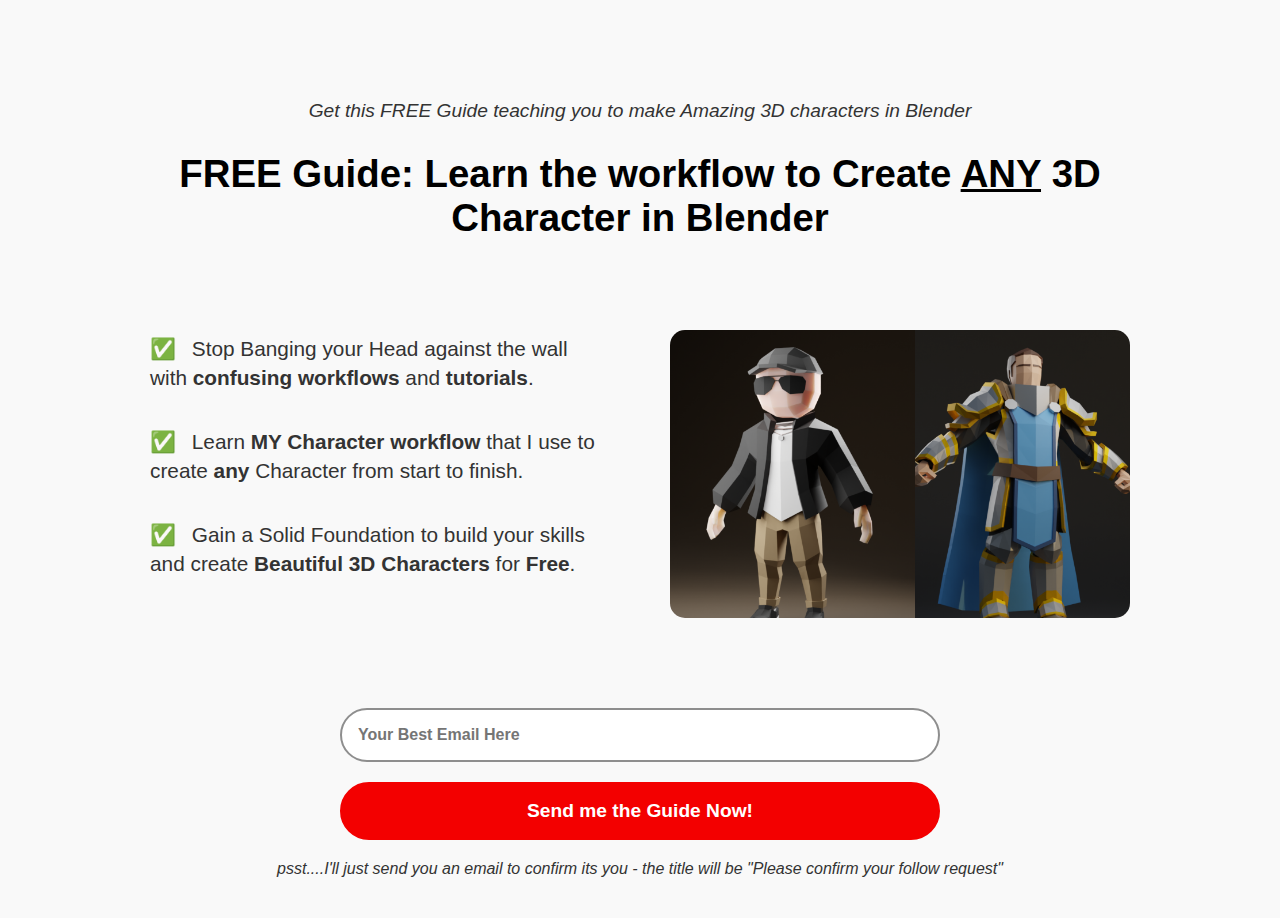
==== free-guide/index.html @ 96948952 "launch subdomain" ====
<!DOCTYPE html>
<html lang="en">
<head>
  <meta charset="UTF-8" />
  <meta name="viewport" content="width=device-width, initial-scale=1.0" />
  <title>Free Character Guide</title>
  <link rel="stylesheet" href="style.css" />
  <link rel="shortcut icon" type="image/png" href="Favicon.png" />
  <script defer src="/_vercel/insights/script.js"></script>
</head>
<body>
  <div class="container">
    <h2 class="subheading">Get this FREE Guide teaching you to make Amazing 3D characters in Blender</h2>
    <h1 class="main-heading">FREE Guide: Learn the workflow to Create <span class="underline">ANY</span> 3D Character in Blender</h1>
    <div class="content-wrapper">
      <div class="text-box">
        <ul class="benefits-list">
          <li><span class="checkmark">✅</span> Stop Banging your Head against the wall with <b>confusing workflows</b> and <b>tutorials</b>.</li>
          <li><span class="checkmark">✅</span> Learn <b>MY Character workflow</b> that I use to create <b>any</b> Character from start to finish.</li>
          <li><span class="checkmark">✅</span> Gain a Solid Foundation to build your skills and create <b>Beautiful 3D Characters</b> for <b>Free</b>.</li>
        </ul>
      </div>
      <div class="image-box">
        <img src="/Assets/Render test 2.png" alt="Stunning 3D Character" class="rounded-image" />
      </div>
    </div>
    <form class="input-with-button" action="https://app.gumroad.com/follow_from_embed_form" method="post" id="gumroad-follow-form-embed">
      <input type="hidden" name="seller_id" value="5878735321688" />
      <input id="gumroad-follow-form-embed-input" type="email" name="email" class="bold-placeholder" placeholder="Your Best Email Here" />
      <button id="gumroad-follow-form-embed-button" class="primary" type="submit"><b>Send me the Guide Now!</b></button>
    </form>
    <h3 class="ps">psst....I'll just send you an email to confirm its you - the title will be "Please confirm your follow request"</h3>
  </div>
</body>
</html>
---- free-guide/style.css ----
:root {
    --heading-col: #000000; /* Black for headings */
    --text-col: #333333; /* Dark gray for body text */
    --hover-col: #ff4c4c; /* Keep hover color consistent */
    --button-col: #ffffff; /* White button text */
    --button-col2: #f30000; /* Red button background */
    --hover-button-col: #000000; /* Darker red for hover */
    --hover-text-col: #ffffff; /* White text on hover */
    --background-col: #f9f9f9; /* Light gray background */
    --col-transition-duration: 0.3s;
    --accent: #d2d2d2; /* Light gray accents */
    --contrast-accent: #8e8e8e; /* Darker gray accents */
  }
  

  @import url('https://fonts.googleapis.com/css2?family=Poppins:ital,wght@0,100;0,200;0,300;0,400;0,500;0,600;0,700;0,800;0,900;1,100;1,200;1,300;1,400;1,500;1,600;1,700;1,800;1,900&display=swap');


  * {
    margin: 0;
    padding: 0;
    text-decoration: none;
    box-sizing: border-box;
  }
  
  body {
    font-family: "Poppins", sans-serif;
    background: var(--background-col);
    color: var(--text-col);
  }
  
  .container {
    display: flex;
    flex-direction: column;
    align-items: center;
    justify-content: top;
    min-height: 100vh;
    padding: 20px;
    padding-top: 100px;
    text-align: center;
  }
  
  .subheading {
    font-size: 1.2em;
    color: var(--text-col);
    margin-bottom: 30px;
    font-weight: 500;
    font-style: italic; 
  }
  
  .main-heading {
    font-weight: 800;
    font-size: 2.4em;
    color: var(--heading-col);
    margin-bottom: 70px;
    max-width: 1000px;

  }

  .underline {
    text-decoration: underline;
  }

  .content-wrapper {
    display: flex;
    flex-direction: row;
    align-items: center;
    justify-content: center;
    gap: 20px;
    margin-bottom: 50px;
    flex-wrap: wrap; /* Ensures proper stacking on smaller screens */
  }
  
  .text-box {
    flex: 1;
    padding: 20px;
    max-width: 500px;
    font-weight: 300;
  }
  
  .text-box b {
    font-weight: 600;
  }
  
  .benefits-list {
    list-style: none;
    padding: 0;
    margin-bottom: 30px;
  }
  
  .benefits-list li {
    font-size: 1.3em;
    line-height: 1.4;
    margin-bottom: 35px;
    text-align: left;
  }
  
  .checkmark {
    margin-right: 10px;
    color: #4caf50;
  }
  
  .image-box {
    flex: 1;
    padding: 20px;
    max-width: 500px;
  }
  
  .rounded-image {
    width: 100%;
    height: auto;
    border-radius: 15px;
    display: block;
  }
  
  .input-with-button {
    display: flex;
    flex-direction: column;
    align-items: center;
    margin-top: 20px;
    width: 100%; /* Ensure the parent container takes full width */
    max-width: 600px; /* Optional: Set a larger max-width */
  }
  
  #gumroad-follow-form-embed-input {
    font-family: "Poppins", sans-serif;
    font-weight: 600;
    padding: 1rem;
    width: 100%;
    max-width: 600px;
    border: 2px solid var(--contrast-accent); /* Light gray border */
    border-radius: 2rem;
    color: var(--text-col); /* Dark gray text */
    background-color: #ffffff; /* White background */
    margin-bottom: 20px;
    font-size: 1rem;
  }
  
  #gumroad-follow-form-embed-button {
    font-family: "Poppins", sans-serif;
    padding: 1rem;
    width: 100%;
    max-width: 600px;
    border-radius: 2rem;
    cursor: pointer;
    color: var(--button-col); /* White text */
    background-color: var(--button-col2); /* Red background */
    border: 2px solid var(--button-col2); /* Red border */
    transition: background-color 0.3s ease, color 0.3s ease, transform 0.3s ease;
    font-size: 1.2rem;
    margin-bottom: 20px;
  }
  
  #gumroad-follow-form-embed-button:hover {
    transform: scale(1.05);
    background-color: var(--hover-button-col); /* Darker red on hover */
    color: var(--hover-text-col); /* White text on hover */
    border-color: var(--hover-button-col);
    text-shadow: 0 0 30px #ffffff; /* White glow */
    
  }
  
  .ps {
    font-weight: 400;
    margin-bottom: 20px;
    font-style: italic;
    font-size: 1em;
  }
  
  @media (max-width: 768px) {
    .content-wrapper {
      flex-direction: column;
      align-items: center;
    }
  
    .text-box, .image-box {
      width: 100%;
      padding: 10px;
    }
  
    .main-heading {
      font-size: 2em;
    }
  
    .benefits-list li {
      font-size: 1em;
    }
  }
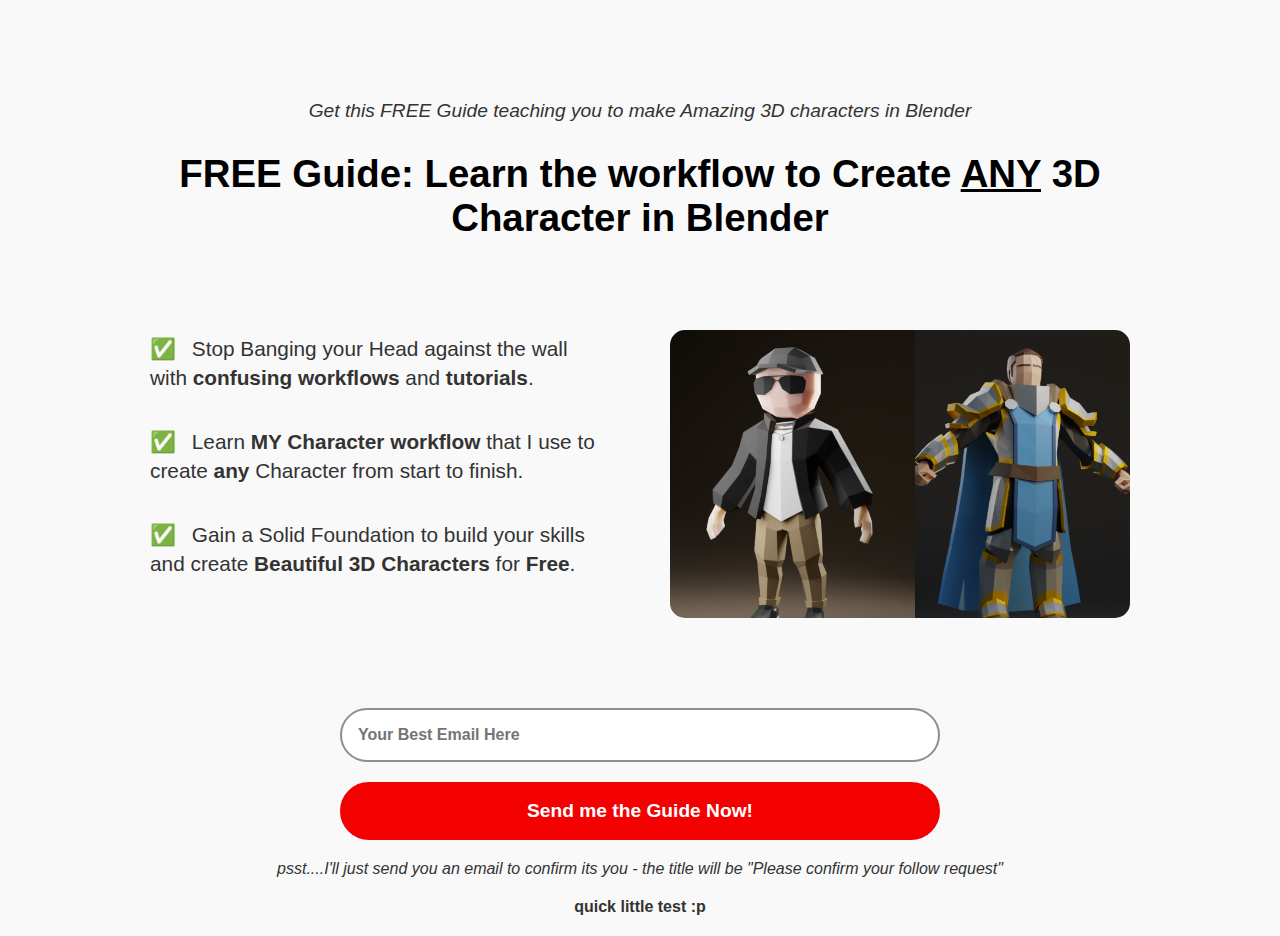
==== commit 5688a59b: "little test" ====
--- a/free-guide/index.html
+++ b/free-guide/index.html
@@ -7,6 +7,13 @@
   <link rel="stylesheet" href="style.css" />
   <link rel="shortcut icon" type="image/png" href="Favicon.png" />
   <script defer src="/_vercel/insights/script.js"></script>
+  <script>
+    !function(t,e){var o,n,p,r;e.__SV||(window.posthog=e,e._i=[],e.init=function(i,s,a){function g(t,e){var o=e.split(".");2==o.length&&(t=t[o[0]],e=o[1]),t[e]=function(){t.push([e].concat(Array.prototype.slice.call(arguments,0)))}}(p=t.createElement("script")).type="text/javascript",p.crossOrigin="anonymous",p.async=!0,p.src=s.api_host.replace(".i.posthog.com","-assets.i.posthog.com")+"/static/array.js",(r=t.getElementsByTagName("script")[0]).parentNode.insertBefore(p,r);var u=e;for(void 0!==a?u=e[a]=[]:a="posthog",u.people=u.people||[],u.toString=function(t){var e="posthog";return"posthog"!==a&&(e+="."+a),t||(e+=" (stub)"),e},u.people.toString=function(){return u.toString(1)+".people (stub)"},o="init capture register register_once register_for_session unregister unregister_for_session getFeatureFlag getFeatureFlagPayload isFeatureEnabled reloadFeatureFlags updateEarlyAccessFeatureEnrollment getEarlyAccessFeatures on onFeatureFlags onSessionId getSurveys getActiveMatchingSurveys renderSurvey canRenderSurvey identify setPersonProperties group resetGroups setPersonPropertiesForFlags resetGroupPropertiesForFlags reset get_distinct_id getGroups get_session_id get_session_replay_url alias set_config startSessionRecording stopSessionRecording sessionRecordingStarted captureException loadToolbar get_property getSessionProperty createPersonProfile opt_in_capturing opt_out_capturing has_opted_in_capturing has_opted_out_capturing clear_opt_in_out_capturing debug getPageViewId captureTraceFeedback captureTraceMetric".split(" "),n=0;n<o.length;n++)g(u,o[n]);e._i.push([i,s,a])},e.__SV=1)}(document,window.posthog||[]);
+    posthog.init('phc_F7460Uy9MePAEHfj7chiorFkrl0ZsCcDcouPLnpoPvo', {
+        api_host: 'https://eu.i.posthog.com',
+        person_profiles: 'identified_only', // or 'always' to create profiles for anonymous users as well
+    });
+  </script>
 </head>
 <body>
   <div class="container">
@@ -30,6 +37,17 @@
       <button id="gumroad-follow-form-embed-button" class="primary" type="submit"><b>Send me the Guide Now!</b></button>
     </form>
     <h3 class="ps">psst....I'll just send you an email to confirm its you - the title will be "Please confirm your follow request"</h3>
+    <h4> quick little test :p</h4>
   </div>
+<script> 
+    document
+      .getElementById('gumroad-follow-form-embed-button')
+      .addEventListener('click', function() {
+        posthog.capture('guide_requested', {
+          button_name: 'Send me the Guide Now!',
+          email: document.getElementById('gumroad-follow-form-embed-input').value
+        });
+      });
+  </script>
 </body>
-</html>
+</html>--- a/free-guide/style.css
+++ b/free-guide/style.css
@@ -1,189 +1,188 @@
 :root {
-    --heading-col: #000000; /* Black for headings */
-    --text-col: #333333; /* Dark gray for body text */
-    --hover-col: #ff4c4c; /* Keep hover color consistent */
-    --button-col: #ffffff; /* White button text */
-    --button-col2: #f30000; /* Red button background */
-    --hover-button-col: #000000; /* Darker red for hover */
-    --hover-text-col: #ffffff; /* White text on hover */
-    --background-col: #f9f9f9; /* Light gray background */
-    --col-transition-duration: 0.3s;
-    --accent: #d2d2d2; /* Light gray accents */
-    --contrast-accent: #8e8e8e; /* Darker gray accents */
-  }
-  
-
-  @import url('https://fonts.googleapis.com/css2?family=Poppins:ital,wght@0,100;0,200;0,300;0,400;0,500;0,600;0,700;0,800;0,900;1,100;1,200;1,300;1,400;1,500;1,600;1,700;1,800;1,900&display=swap');
+  --heading-col: #000000; /* Black for headings */
+  --text-col: #333333; /* Dark gray for body text */
+  --hover-col: #ff4c4c; /* Keep hover color consistent */
+  --button-col: #ffffff; /* White button text */
+  --button-col2: #f30000; /* Red button background */
+  --hover-button-col: #000000; /* Darker red for hover */
+  --hover-text-col: #ffffff; /* White text on hover */
+  --background-col: #f9f9f9; /* Light gray background */
+  --col-transition-duration: 0.3s;
+  --accent: #d2d2d2; /* Light gray accents */
+  --contrast-accent: #8e8e8e; /* Darker gray accents */
+}
 
 
-  * {
-    margin: 0;
-    padding: 0;
-    text-decoration: none;
-    box-sizing: border-box;
-  }
+@import url('https://fonts.googleapis.com/css2?family=Poppins:ital,wght@0,100;0,200;0,300;0,400;0,500;0,600;0,700;0,800;0,900;1,100;1,200;1,300;1,400;1,500;1,600;1,700;1,800;1,900&display=swap');
+
+
+* {
+  margin: 0;
+  padding: 0;
+  text-decoration: none;
+  box-sizing: border-box;
+}
+
+body {
+  font-family: "Poppins", sans-serif;
+  background: var(--background-col);
+  color: var(--text-col);
+}
+
+.container {
+  display: flex;
+  flex-direction: column;
+  align-items: center;
+  justify-content: top;
+  min-height: 100vh;
+  padding: 20px;
+  padding-top: 100px;
+  text-align: center;
+}
+
+.subheading {
+  font-size: 1.2em;
+  color: var(--text-col);
+  margin-bottom: 30px;
+  font-weight: 500;
+  font-style: italic; 
+}
+
+.main-heading {
+  font-weight: 800;
+  font-size: 2.4em;
+  color: var(--heading-col);
+  margin-bottom: 70px;
+  max-width: 1000px;
+
+}
+
+.underline {
+  text-decoration: underline;
+}
+
+.content-wrapper {
+  display: flex;
+  flex-direction: row;
+  align-items: center;
+  justify-content: center;
+  gap: 20px;
+  margin-bottom: 50px;
+  flex-wrap: wrap; /* Ensures proper stacking on smaller screens */
+}
+
+.text-box {
+  flex: 1;
+  padding: 20px;
+  max-width: 500px;
+  font-weight: 300;
+}
+
+.text-box b {
+  font-weight: 600;
+}
+
+.benefits-list {
+  list-style: none;
+  padding: 0;
+  margin-bottom: 30px;
+}
+
+.benefits-list li {
+  font-size: 1.3em;
+  line-height: 1.4;
+  margin-bottom: 35px;
+  text-align: left;
+}
+
+.checkmark {
+  margin-right: 10px;
+  color: #4caf50;
+}
+
+.image-box {
+  flex: 1;
+  padding: 20px;
+  max-width: 500px;
+}
+
+.rounded-image {
+  width: 100%;
+  height: auto;
+  border-radius: 15px;
+  display: block;
+}
+
+.input-with-button {
+  display: flex;
+  flex-direction: column;
+  align-items: center;
+  margin-top: 20px;
+  width: 100%; /* Ensure the parent container takes full width */
+  max-width: 600px; /* Optional: Set a larger max-width */
+}
+
+#gumroad-follow-form-embed-input {
+  font-family: "Poppins", sans-serif;
+  font-weight: 600;
+  padding: 1rem;
+  width: 100%;
+  max-width: 600px;
+  border: 2px solid var(--contrast-accent); /* Light gray border */
+  border-radius: 2rem;
+  color: var(--text-col); /* Dark gray text */
+  background-color: #ffffff; /* White background */
+  margin-bottom: 20px;
+  font-size: 1rem;
+}
+
+#gumroad-follow-form-embed-button {
+  font-family: "Poppins", sans-serif;
+  padding: 1rem;
+  width: 100%;
+  max-width: 600px;
+  border-radius: 2rem;
+  cursor: pointer;
+  color: var(--button-col); /* White text */
+  background-color: var(--button-col2); /* Red background */
+  border: 2px solid var(--button-col2); /* Red border */
+  transition: background-color 0.3s ease, color 0.3s ease, transform 0.3s ease;
+  font-size: 1.2rem;
+  margin-bottom: 20px;
+}
+
+#gumroad-follow-form-embed-button:hover {
+  transform: scale(1.05);
+  background-color: var(--hover-button-col); /* Darker red on hover */
+  color: var(--hover-text-col); /* White text on hover */
+  border-color: var(--hover-button-col);
+  text-shadow: 0 0 30px #ffffff; /* White glow */
   
-  body {
-    font-family: "Poppins", sans-serif;
-    background: var(--background-col);
-    color: var(--text-col);
-  }
-  
-  .container {
-    display: flex;
+}
+
+.ps {
+  font-weight: 400;
+  margin-bottom: 20px;
+  font-style: italic;
+  font-size: 1em;
+}
+
+@media (max-width: 768px) {
+  .content-wrapper {
     flex-direction: column;
     align-items: center;
-    justify-content: top;
-    min-height: 100vh;
-    padding: 20px;
-    padding-top: 100px;
-    text-align: center;
-  }
-  
-  .subheading {
-    font-size: 1.2em;
-    color: var(--text-col);
-    margin-bottom: 30px;
-    font-weight: 500;
-    font-style: italic; 
-  }
-  
-  .main-heading {
-    font-weight: 800;
-    font-size: 2.4em;
-    color: var(--heading-col);
-    margin-bottom: 70px;
-    max-width: 1000px;
-
   }
 
-  .underline {
-    text-decoration: underline;
+  .text-box, .image-box {
+    width: 100%;
+    padding: 10px;
   }
 
-  .content-wrapper {
-    display: flex;
-    flex-direction: row;
-    align-items: center;
-    justify-content: center;
-    gap: 20px;
-    margin-bottom: 50px;
-    flex-wrap: wrap; /* Ensures proper stacking on smaller screens */
+  .main-heading {
+    font-size: 2em;
   }
-  
-  .text-box {
-    flex: 1;
-    padding: 20px;
-    max-width: 500px;
-    font-weight: 300;
-  }
-  
-  .text-box b {
-    font-weight: 600;
-  }
-  
-  .benefits-list {
-    list-style: none;
-    padding: 0;
-    margin-bottom: 30px;
-  }
-  
+
   .benefits-list li {
-    font-size: 1.3em;
-    line-height: 1.4;
-    margin-bottom: 35px;
-    text-align: left;
-  }
-  
-  .checkmark {
-    margin-right: 10px;
-    color: #4caf50;
-  }
-  
-  .image-box {
-    flex: 1;
-    padding: 20px;
-    max-width: 500px;
-  }
-  
-  .rounded-image {
-    width: 100%;
-    height: auto;
-    border-radius: 15px;
-    display: block;
-  }
-  
-  .input-with-button {
-    display: flex;
-    flex-direction: column;
-    align-items: center;
-    margin-top: 20px;
-    width: 100%; /* Ensure the parent container takes full width */
-    max-width: 600px; /* Optional: Set a larger max-width */
-  }
-  
-  #gumroad-follow-form-embed-input {
-    font-family: "Poppins", sans-serif;
-    font-weight: 600;
-    padding: 1rem;
-    width: 100%;
-    max-width: 600px;
-    border: 2px solid var(--contrast-accent); /* Light gray border */
-    border-radius: 2rem;
-    color: var(--text-col); /* Dark gray text */
-    background-color: #ffffff; /* White background */
-    margin-bottom: 20px;
-    font-size: 1rem;
-  }
-  
-  #gumroad-follow-form-embed-button {
-    font-family: "Poppins", sans-serif;
-    padding: 1rem;
-    width: 100%;
-    max-width: 600px;
-    border-radius: 2rem;
-    cursor: pointer;
-    color: var(--button-col); /* White text */
-    background-color: var(--button-col2); /* Red background */
-    border: 2px solid var(--button-col2); /* Red border */
-    transition: background-color 0.3s ease, color 0.3s ease, transform 0.3s ease;
-    font-size: 1.2rem;
-    margin-bottom: 20px;
-  }
-  
-  #gumroad-follow-form-embed-button:hover {
-    transform: scale(1.05);
-    background-color: var(--hover-button-col); /* Darker red on hover */
-    color: var(--hover-text-col); /* White text on hover */
-    border-color: var(--hover-button-col);
-    text-shadow: 0 0 30px #ffffff; /* White glow */
-    
-  }
-  
-  .ps {
-    font-weight: 400;
-    margin-bottom: 20px;
-    font-style: italic;
     font-size: 1em;
   }
-  
-  @media (max-width: 768px) {
-    .content-wrapper {
-      flex-direction: column;
-      align-items: center;
-    }
-  
-    .text-box, .image-box {
-      width: 100%;
-      padding: 10px;
-    }
-  
-    .main-heading {
-      font-size: 2em;
-    }
-  
-    .benefits-list li {
-      font-size: 1em;
-    }
-  }
-  +}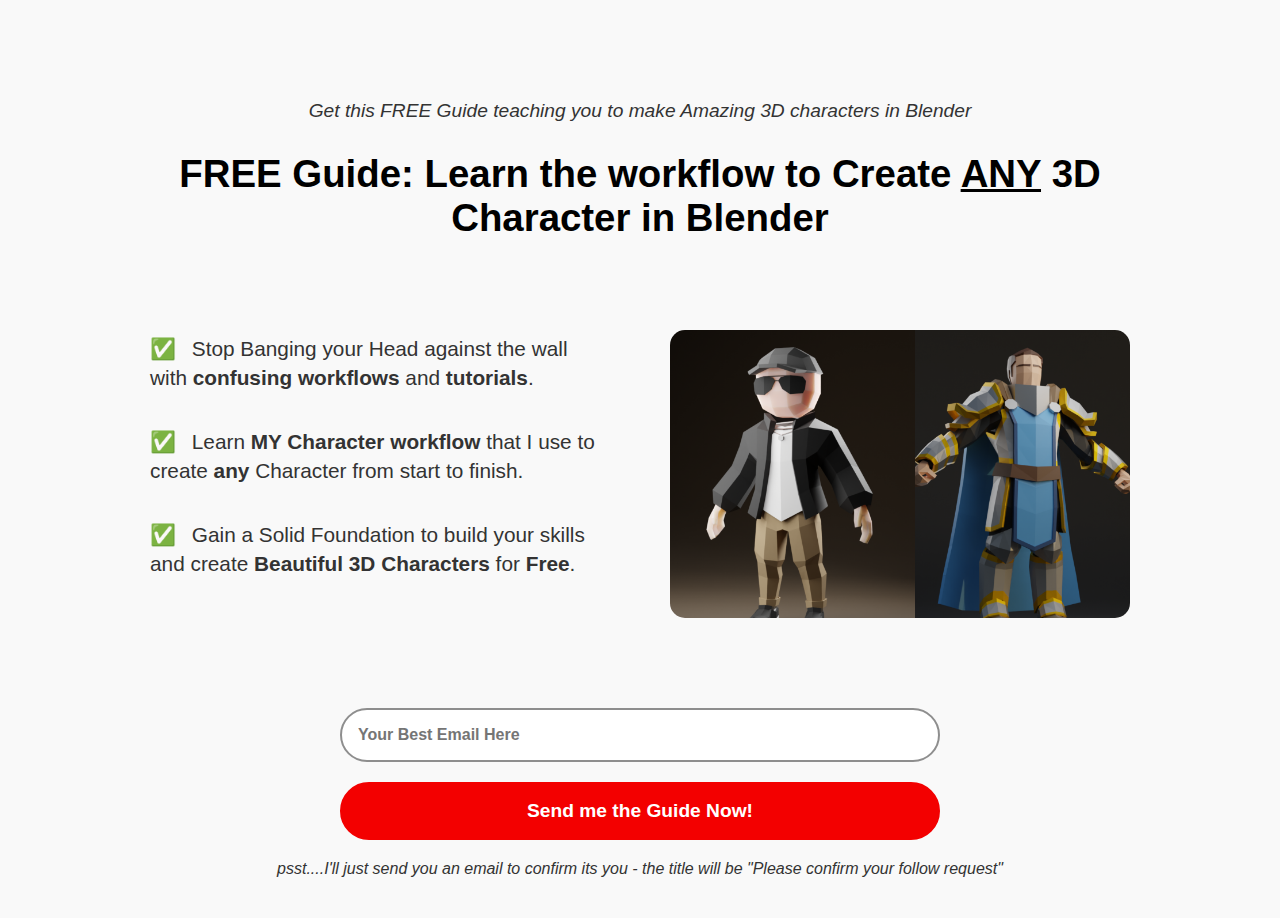
==== commit 38882609: "removing test" ====
--- a/free-guide/index.html
+++ b/free-guide/index.html
@@ -37,7 +37,6 @@
       <button id="gumroad-follow-form-embed-button" class="primary" type="submit"><b>Send me the Guide Now!</b></button>
     </form>
     <h3 class="ps">psst....I'll just send you an email to confirm its you - the title will be "Please confirm your follow request"</h3>
-    <h4> quick little test :p</h4>
   </div>
 <script> 
     document
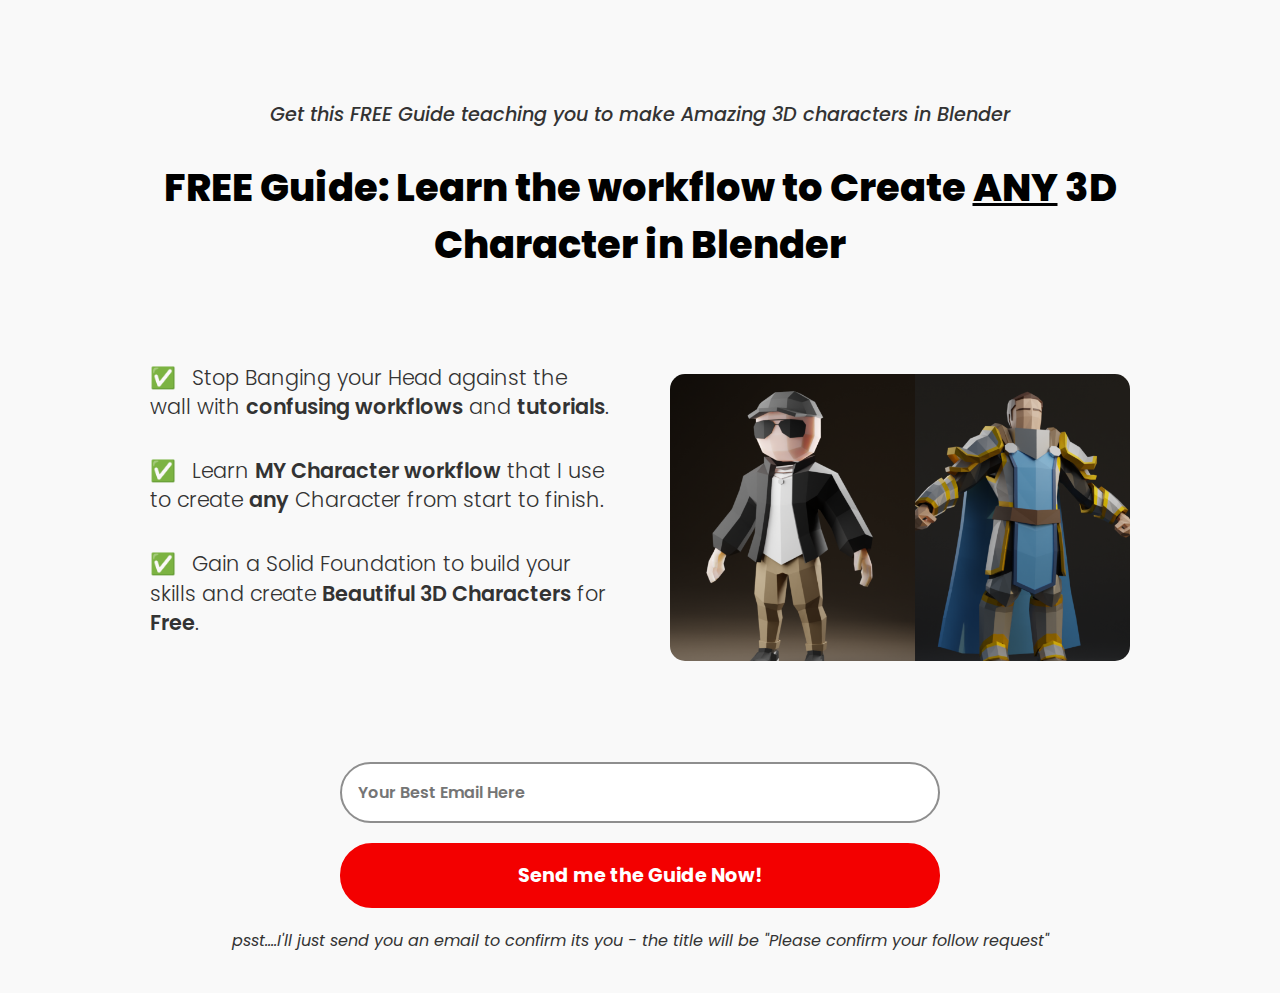
==== commit ede3f15c: "free guide" ====
--- a/free-guide/index.html
+++ b/free-guide/index.html
@@ -11,7 +11,6 @@
     !function(t,e){var o,n,p,r;e.__SV||(window.posthog=e,e._i=[],e.init=function(i,s,a){function g(t,e){var o=e.split(".");2==o.length&&(t=t[o[0]],e=o[1]),t[e]=function(){t.push([e].concat(Array.prototype.slice.call(arguments,0)))}}(p=t.createElement("script")).type="text/javascript",p.crossOrigin="anonymous",p.async=!0,p.src=s.api_host.replace(".i.posthog.com","-assets.i.posthog.com")+"/static/array.js",(r=t.getElementsByTagName("script")[0]).parentNode.insertBefore(p,r);var u=e;for(void 0!==a?u=e[a]=[]:a="posthog",u.people=u.people||[],u.toString=function(t){var e="posthog";return"posthog"!==a&&(e+="."+a),t||(e+=" (stub)"),e},u.people.toString=function(){return u.toString(1)+".people (stub)"},o="init capture register register_once register_for_session unregister unregister_for_session getFeatureFlag getFeatureFlagPayload isFeatureEnabled reloadFeatureFlags updateEarlyAccessFeatureEnrollment getEarlyAccessFeatures on onFeatureFlags onSessionId getSurveys getActiveMatchingSurveys renderSurvey canRenderSurvey identify setPersonProperties group resetGroups setPersonPropertiesForFlags resetGroupPropertiesForFlags reset get_distinct_id getGroups get_session_id get_session_replay_url alias set_config startSessionRecording stopSessionRecording sessionRecordingStarted captureException loadToolbar get_property getSessionProperty createPersonProfile opt_in_capturing opt_out_capturing has_opted_in_capturing has_opted_out_capturing clear_opt_in_out_capturing debug getPageViewId captureTraceFeedback captureTraceMetric".split(" "),n=0;n<o.length;n++)g(u,o[n]);e._i.push([i,s,a])},e.__SV=1)}(document,window.posthog||[]);
     posthog.init('phc_F7460Uy9MePAEHfj7chiorFkrl0ZsCcDcouPLnpoPvo', {
         api_host: 'https://eu.i.posthog.com',
-        person_profiles: 'identified_only', // or 'always' to create profiles for anonymous users as well
     });
   </script>
 </head>
--- a/free-guide/style.css
+++ b/free-guide/style.css
@@ -1,3 +1,7 @@
+
+@import url('https://fonts.googleapis.com/css2?family=Poppins:ital,wght@0,100;0,200;0,300;0,400;0,500;0,600;0,700;0,800;0,900;1,100;1,200;1,300;1,400;1,500;1,600;1,700;1,800;1,900&display=swap');
+
+
 :root {
   --heading-col: #000000; /* Black for headings */
   --text-col: #333333; /* Dark gray for body text */
@@ -11,10 +15,6 @@
   --accent: #d2d2d2; /* Light gray accents */
   --contrast-accent: #8e8e8e; /* Darker gray accents */
 }
-
-
-@import url('https://fonts.googleapis.com/css2?family=Poppins:ital,wght@0,100;0,200;0,300;0,400;0,500;0,600;0,700;0,800;0,900;1,100;1,200;1,300;1,400;1,500;1,600;1,700;1,800;1,900&display=swap');
-
 
 * {
   margin: 0;
